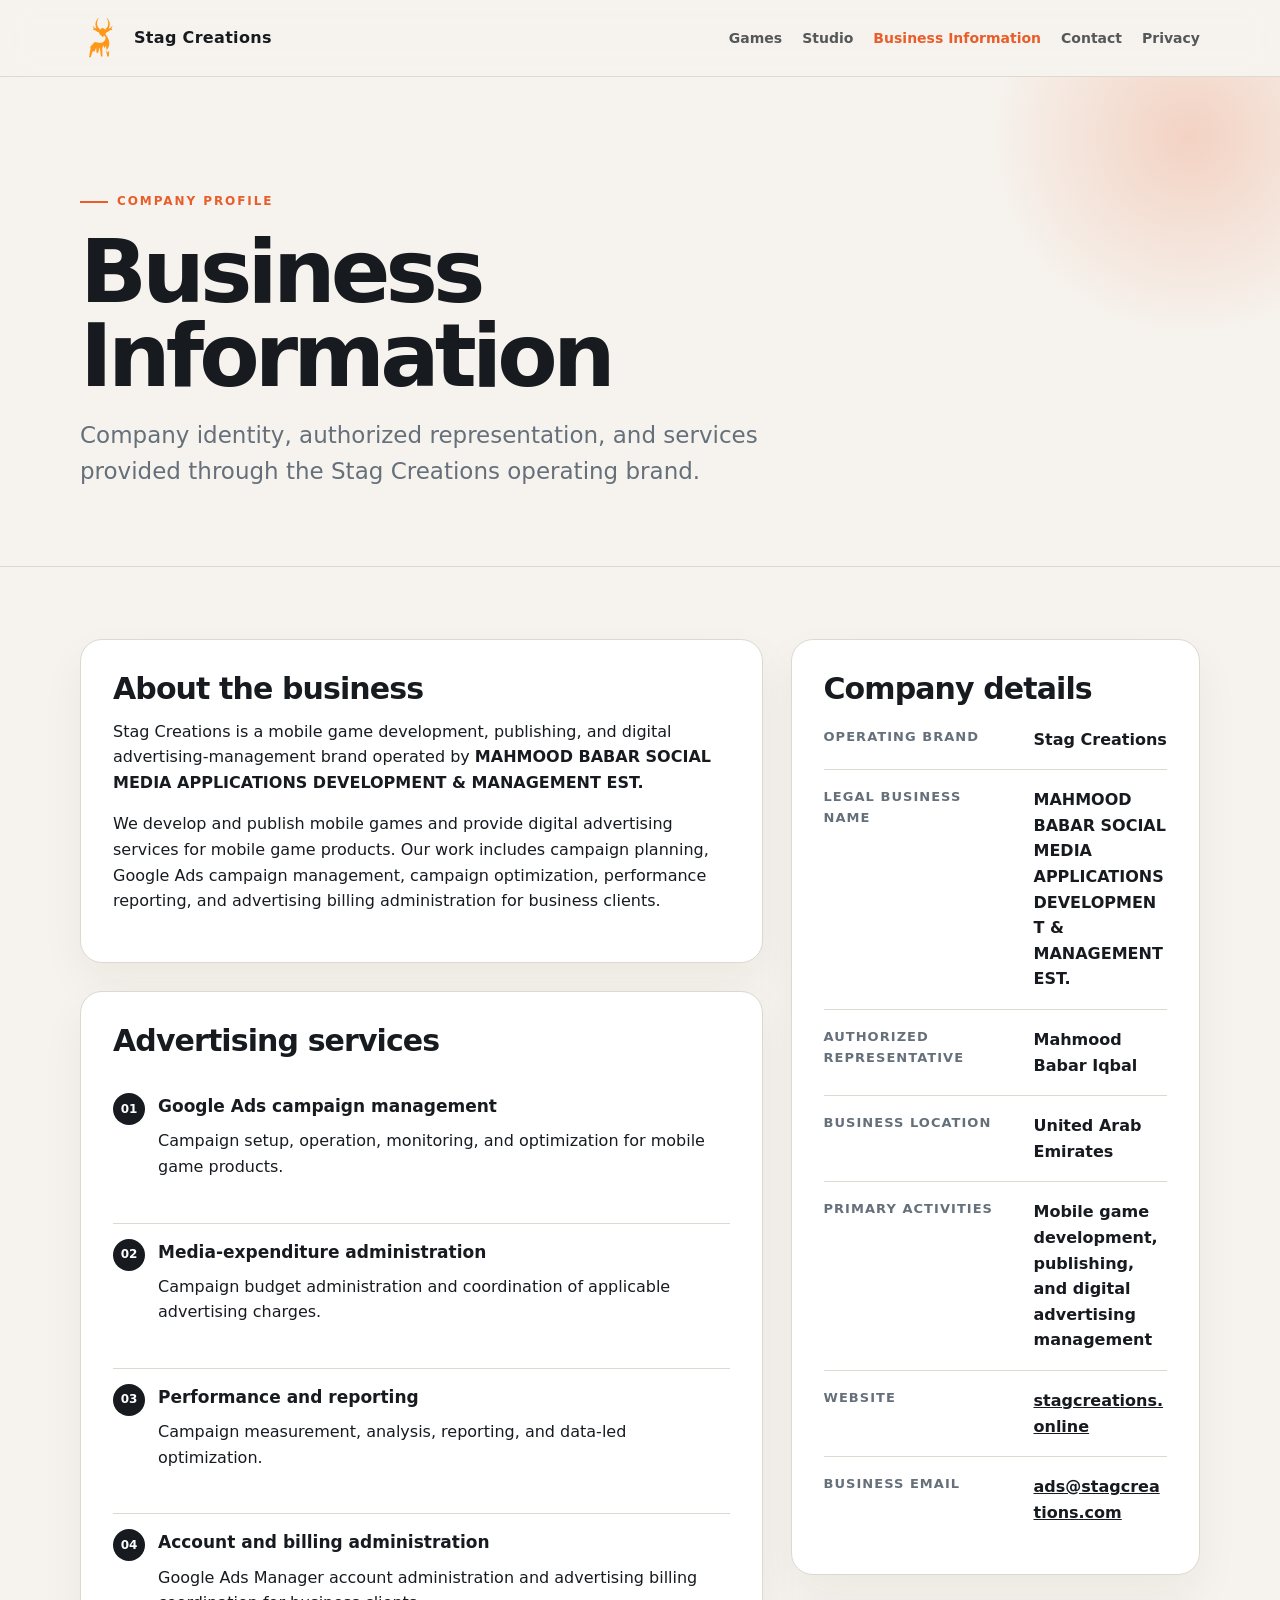
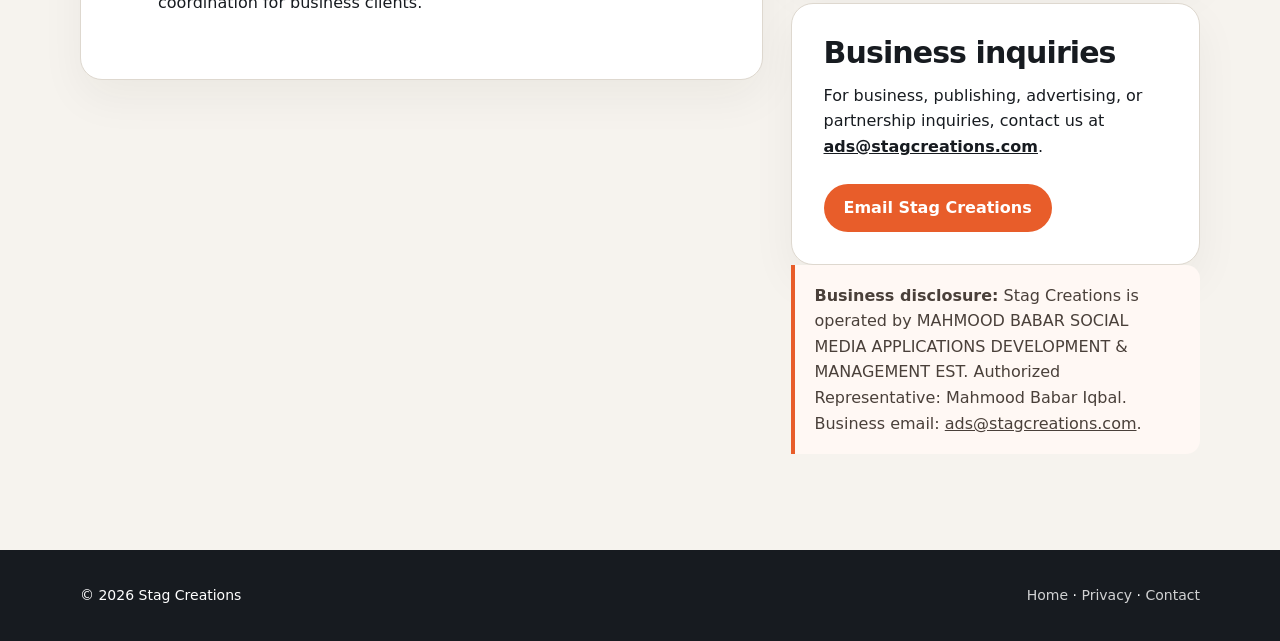
==== business.html @ 902e6be0 "Add files via upload" ====
<!doctype html>
<html lang="en">
<head>
  <meta charset="utf-8">
  <meta name="viewport" content="width=device-width, initial-scale=1">
  <title>Business Information | Stag Creations</title>
  <meta name="description" content="Business identity, authorized representation, and services of Stag Creations.">
  <link rel="icon" href="stag-logo.svg" type="image/svg+xml">
  <style>
    :root { --ink:#171b20; --muted:#65707b; --paper:#f6f3ee; --card:#fff; --accent:#e85d2a; --line:#ded8cf; }
    * { box-sizing:border-box; }
    html { scroll-behavior:smooth; }
    body { margin:0; color:var(--ink); background:var(--paper); font-family:Inter, ui-sans-serif, system-ui, -apple-system, BlinkMacSystemFont, "Segoe UI", sans-serif; line-height:1.6; }
    a { color:inherit; }
    .wrap { width:min(1120px, calc(100% - 40px)); margin-inline:auto; }
    header { position:sticky; top:0; z-index:20; background:rgba(246,243,238,.92); backdrop-filter:blur(14px); border-bottom:1px solid var(--line); }
    .nav { min-height:76px; display:flex; align-items:center; justify-content:space-between; gap:24px; }
    .brand { display:flex; align-items:center; gap:12px; text-decoration:none; font-weight:850; letter-spacing:.02em; }
    .brand img { width:42px; height:42px; object-fit:contain; }
    .links { display:flex; flex-wrap:wrap; gap:20px; font-size:14px; font-weight:700; }
    .links a { text-decoration:none; opacity:.72; }
    .links a:hover,.links a[aria-current="page"] { opacity:1; color:var(--accent); }
    .hero { padding:108px 0 76px; border-bottom:1px solid var(--line); overflow:hidden; position:relative; }
    .hero:after { content:""; position:absolute; width:420px; height:420px; right:-120px; top:-150px; border-radius:50%; background:radial-gradient(circle, rgba(232,93,42,.22), rgba(232,93,42,0) 68%); pointer-events:none; }
    .eyebrow { display:inline-flex; align-items:center; gap:9px; text-transform:uppercase; font-size:12px; font-weight:900; letter-spacing:.16em; color:var(--accent); }
    .eyebrow:before { content:""; width:28px; height:2px; background:currentColor; }
    h1 { max-width:850px; margin:18px 0 18px; font-size:clamp(44px, 8vw, 88px); line-height:.96; letter-spacing:-.055em; }
    .lead { max-width:720px; margin:0; color:var(--muted); font-size:clamp(18px, 2.5vw, 23px); }
    main { padding:72px 0 96px; }
    .grid { display:grid; grid-template-columns:1.25fr .75fr; gap:28px; align-items:start; }
    .card { background:var(--card); border:1px solid var(--line); border-radius:22px; padding:32px; box-shadow:0 18px 45px rgba(40,32,24,.05); }
    .card + .card { margin-top:28px; }
    h2 { margin:0 0 12px; font-size:30px; line-height:1.15; letter-spacing:-.03em; }
    h3 { margin:0 0 8px; font-size:17px; }
    p { margin:0 0 16px; }
    .details { margin:20px 0 0; }
    .row { display:grid; grid-template-columns:190px 1fr; gap:20px; padding:17px 0; border-top:1px solid var(--line); }
    .row:first-child { border-top:0; padding-top:0; }
    .label { color:var(--muted); font-size:13px; font-weight:800; text-transform:uppercase; letter-spacing:.08em; }
    .value { font-weight:720; overflow-wrap:anywhere; }
    .services { display:grid; gap:12px; margin-top:20px; }
    .service { display:flex; gap:13px; align-items:flex-start; padding:15px 0; border-top:1px solid var(--line); }
    .service:first-child { border-top:0; }
    .num { flex:0 0 32px; height:32px; border-radius:50%; display:grid; place-items:center; background:var(--ink); color:#fff; font-size:12px; font-weight:900; }
    .notice { border-left:4px solid var(--accent); background:#fff8f4; padding:18px 20px; border-radius:0 14px 14px 0; color:#4a403a; }
    .cta { display:inline-flex; align-items:center; justify-content:center; min-height:48px; margin-top:8px; padding:0 20px; border-radius:999px; background:var(--accent); color:#fff; text-decoration:none; font-weight:850; }
    footer { background:var(--ink); color:#fff; padding:34px 0; }
    .foot { display:flex; align-items:center; justify-content:space-between; gap:24px; font-size:14px; }
    .foot a { color:#fff; opacity:.8; text-decoration:none; }
    @media (max-width:820px) {
      .grid { grid-template-columns:1fr; } .links { display:none; } .hero { padding-top:76px; } .row { grid-template-columns:1fr; gap:5px; } .foot { flex-direction:column; align-items:flex-start; }
    }
  </style>
</head>
<body>
<header>
  <div class="wrap nav">
    <a class="brand" href="index.html"><img src="stag-logo.svg" alt="Stag Creations logo"><span>Stag Creations</span></a>
    <nav class="links" aria-label="Primary navigation">
      <a href="index.html#games">Games</a>
      <a href="index.html#studio">Studio</a>
      <a href="business-information.html" aria-current="page">Business Information</a>
      <a href="index.html#contact">Contact</a>
      <a href="privacy-policy.html">Privacy</a>
    </nav>
  </div>
</header>
<section class="hero">
  <div class="wrap">
    <span class="eyebrow">Company profile</span>
    <h1>Business Information</h1>
    <p class="lead">Company identity, authorized representation, and services provided through the Stag Creations operating brand.</p>
  </div>
</section>
<main>
  <div class="wrap grid">
    <div>
      <section class="card">
        <h2>About the business</h2>
        <p>Stag Creations is a mobile game development, publishing, and digital advertising-management brand operated by <strong>MAHMOOD BABAR SOCIAL MEDIA APPLICATIONS DEVELOPMENT & MANAGEMENT EST.</strong></p>
        <p>We develop and publish mobile games and provide digital advertising services for mobile game products. Our work includes campaign planning, Google Ads campaign management, campaign optimization, performance reporting, and advertising billing administration for business clients.</p>
      </section>
      <section class="card">
        <h2>Advertising services</h2>
        <div class="services">
          <div class="service"><span class="num">01</span><div><h3>Google Ads campaign management</h3><p>Campaign setup, operation, monitoring, and optimization for mobile game products.</p></div></div>
          <div class="service"><span class="num">02</span><div><h3>Media-expenditure administration</h3><p>Campaign budget administration and coordination of applicable advertising charges.</p></div></div>
          <div class="service"><span class="num">03</span><div><h3>Performance and reporting</h3><p>Campaign measurement, analysis, reporting, and data-led optimization.</p></div></div>
          <div class="service"><span class="num">04</span><div><h3>Account and billing administration</h3><p>Google Ads Manager account administration and advertising billing coordination for business clients.</p></div></div>
        </div>
      </section>
    </div>
    <aside>
      <section class="card">
        <h2>Company details</h2>
        <div class="details">
          <div class="row"><div class="label">Operating brand</div><div class="value">Stag Creations</div></div>
          <div class="row"><div class="label">Legal business name</div><div class="value">MAHMOOD BABAR SOCIAL MEDIA APPLICATIONS DEVELOPMENT & MANAGEMENT EST.</div></div>
          <div class="row"><div class="label">Authorized representative</div><div class="value">Mahmood Babar Iqbal</div></div>
          <div class="row"><div class="label">Business location</div><div class="value">United Arab Emirates</div></div>
          <div class="row"><div class="label">Primary activities</div><div class="value">Mobile game development, publishing, and digital advertising management</div></div>
          <div class="row"><div class="label">Website</div><div class="value"><a href="https://stagcreations.online">stagcreations.online</a></div></div>
          <div class="row"><div class="label">Business email</div><div class="value"><a href="mailto:ads@stagcreations.com">ads@stagcreations.com</a></div></div>
        </div>
      </section>
      <section class="card">
        <h2>Business inquiries</h2>
        <p>For business, publishing, advertising, or partnership inquiries, contact us at <a href="mailto:ads@stagcreations.com"><strong>ads@stagcreations.com</strong></a>.</p>
        <a class="cta" href="mailto:ads@stagcreations.com">Email Stag Creations</a>
      </section>
      <div class="notice"><strong>Business disclosure:</strong> Stag Creations is operated by MAHMOOD BABAR SOCIAL MEDIA APPLICATIONS DEVELOPMENT & MANAGEMENT EST. Authorized Representative: Mahmood Babar Iqbal. Business email: <a href="mailto:ads@stagcreations.com">ads@stagcreations.com</a>.</div>
    </aside>
  </div>
</main>
<footer>
  <div class="wrap foot"><div>© 2026 Stag Creations</div><div><a href="index.html">Home</a> · <a href="privacy-policy.html">Privacy</a> · <a href="index.html#contact">Contact</a></div></div>
</footer>
</body>
</html>
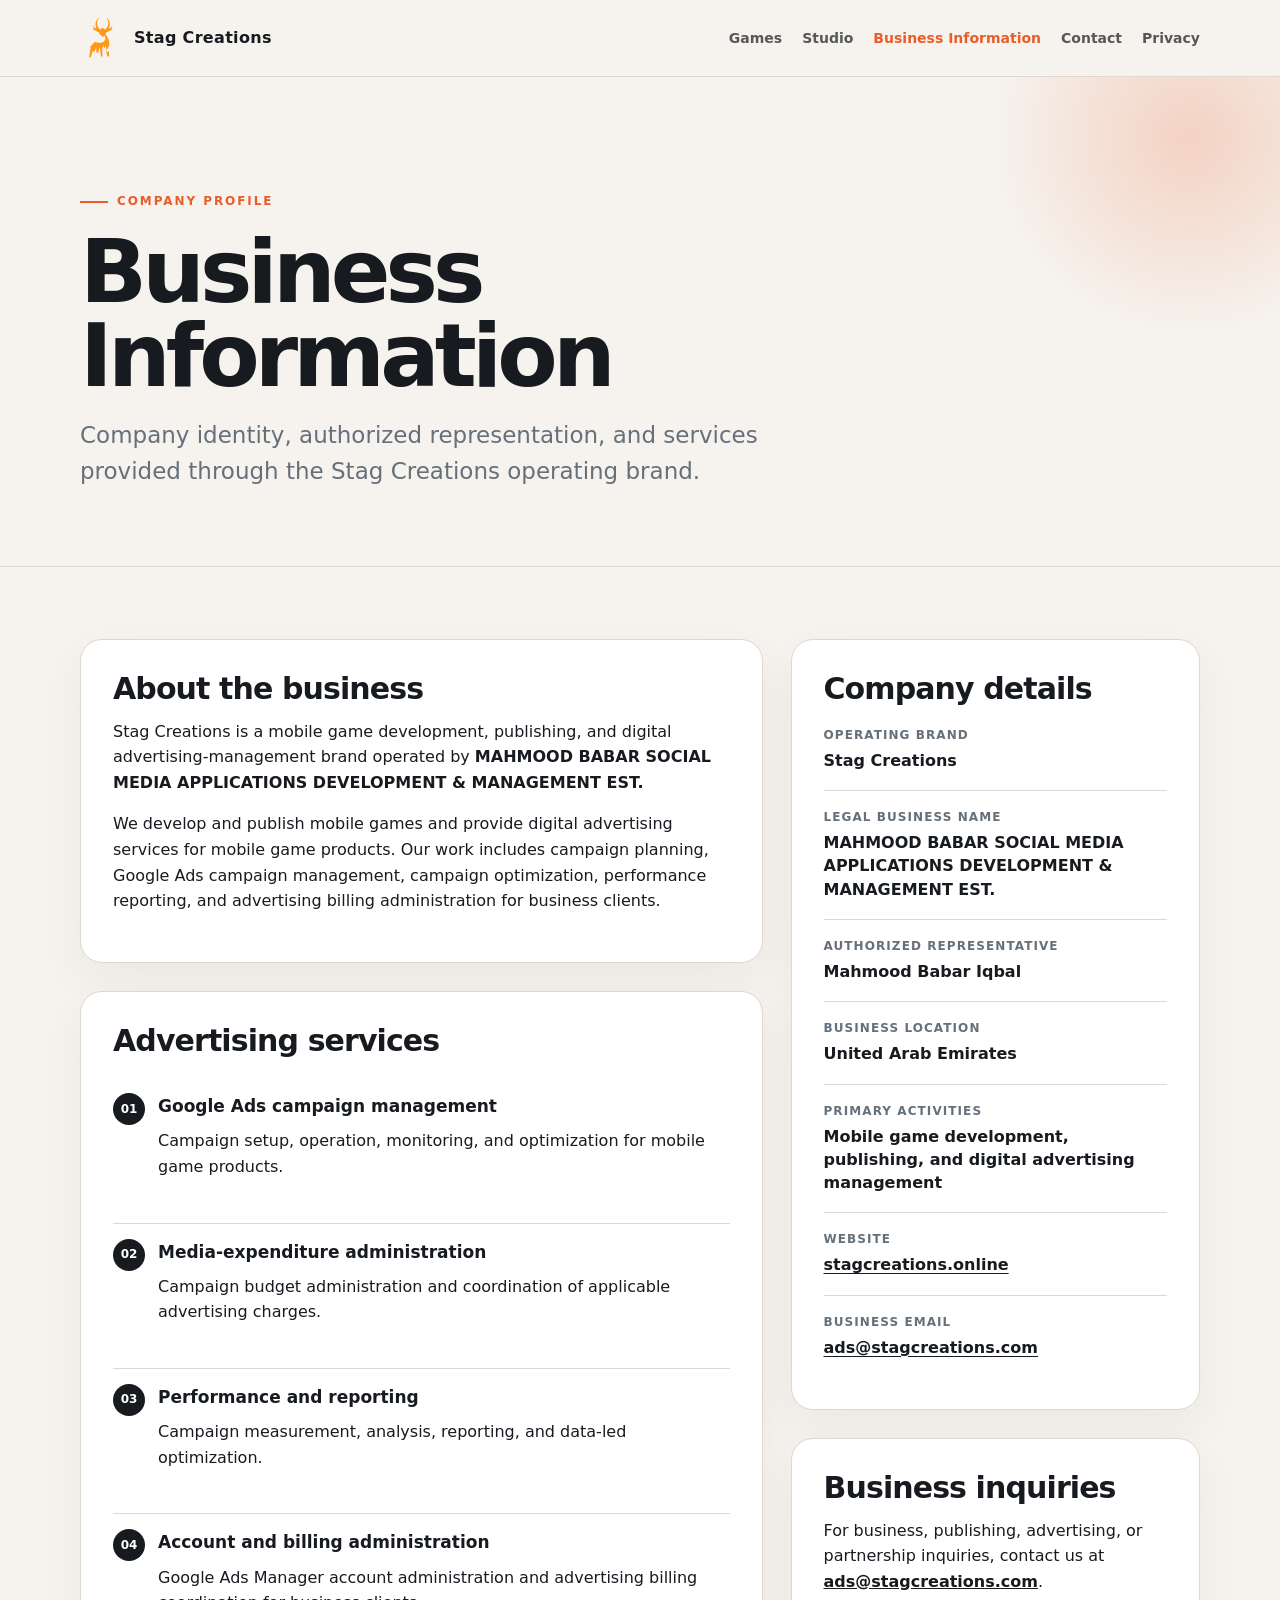
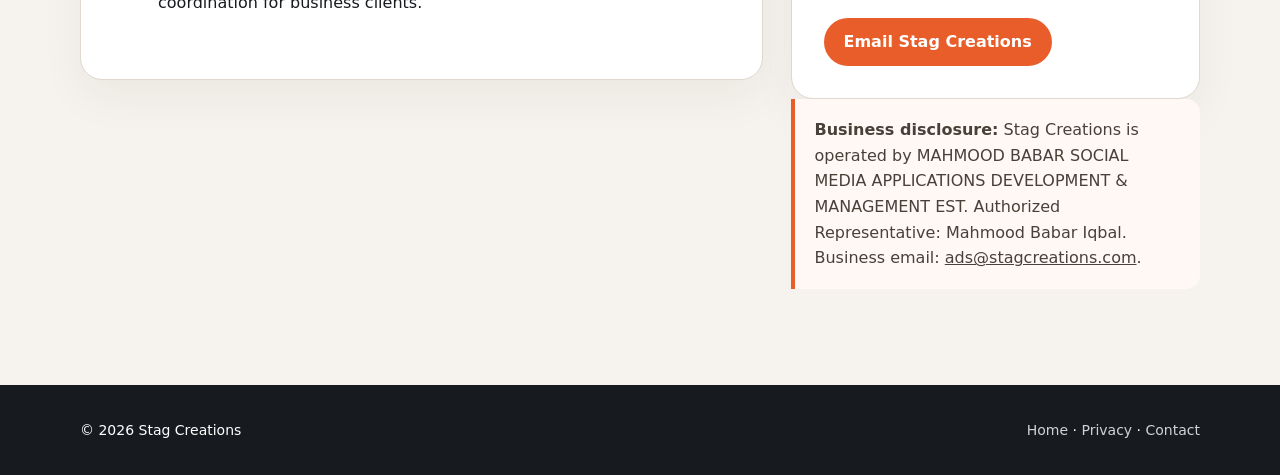
==== commit a9909bb1: "Add files via upload" ====
--- a/business.html
+++ b/business.html
@@ -34,10 +34,11 @@
     h3 { margin:0 0 8px; font-size:17px; }
     p { margin:0 0 16px; }
     .details { margin:20px 0 0; }
-    .row { display:grid; grid-template-columns:190px 1fr; gap:20px; padding:17px 0; border-top:1px solid var(--line); }
+    .row { display:block; padding:18px 0; border-top:1px solid var(--line); }
     .row:first-child { border-top:0; padding-top:0; }
-    .label { color:var(--muted); font-size:13px; font-weight:800; text-transform:uppercase; letter-spacing:.08em; }
-    .value { font-weight:720; overflow-wrap:anywhere; }
+    .label { margin-bottom:6px; color:var(--muted); font-size:12px; line-height:1.35; font-weight:850; text-transform:uppercase; letter-spacing:.09em; }
+    .value { color:var(--ink); font-size:16px; line-height:1.45; font-weight:760; overflow-wrap:anywhere; word-break:normal; }
+    .value a { text-underline-offset:3px; }
     .services { display:grid; gap:12px; margin-top:20px; }
     .service { display:flex; gap:13px; align-items:flex-start; padding:15px 0; border-top:1px solid var(--line); }
     .service:first-child { border-top:0; }
@@ -48,7 +49,7 @@
     .foot { display:flex; align-items:center; justify-content:space-between; gap:24px; font-size:14px; }
     .foot a { color:#fff; opacity:.8; text-decoration:none; }
     @media (max-width:820px) {
-      .grid { grid-template-columns:1fr; } .links { display:none; } .hero { padding-top:76px; } .row { grid-template-columns:1fr; gap:5px; } .foot { flex-direction:column; align-items:flex-start; }
+      .grid { grid-template-columns:1fr; } .links { display:none; } .hero { padding-top:76px; } .foot { flex-direction:column; align-items:flex-start; }
     }
   </style>
 </head>
@@ -59,7 +60,7 @@
     <nav class="links" aria-label="Primary navigation">
       <a href="index.html#games">Games</a>
       <a href="index.html#studio">Studio</a>
-      <a href="business-information.html" aria-current="page">Business Information</a>
+      <a href="business.html" aria-current="page">Business Information</a>
       <a href="index.html#contact">Contact</a>
       <a href="privacy-policy.html">Privacy</a>
     </nav>
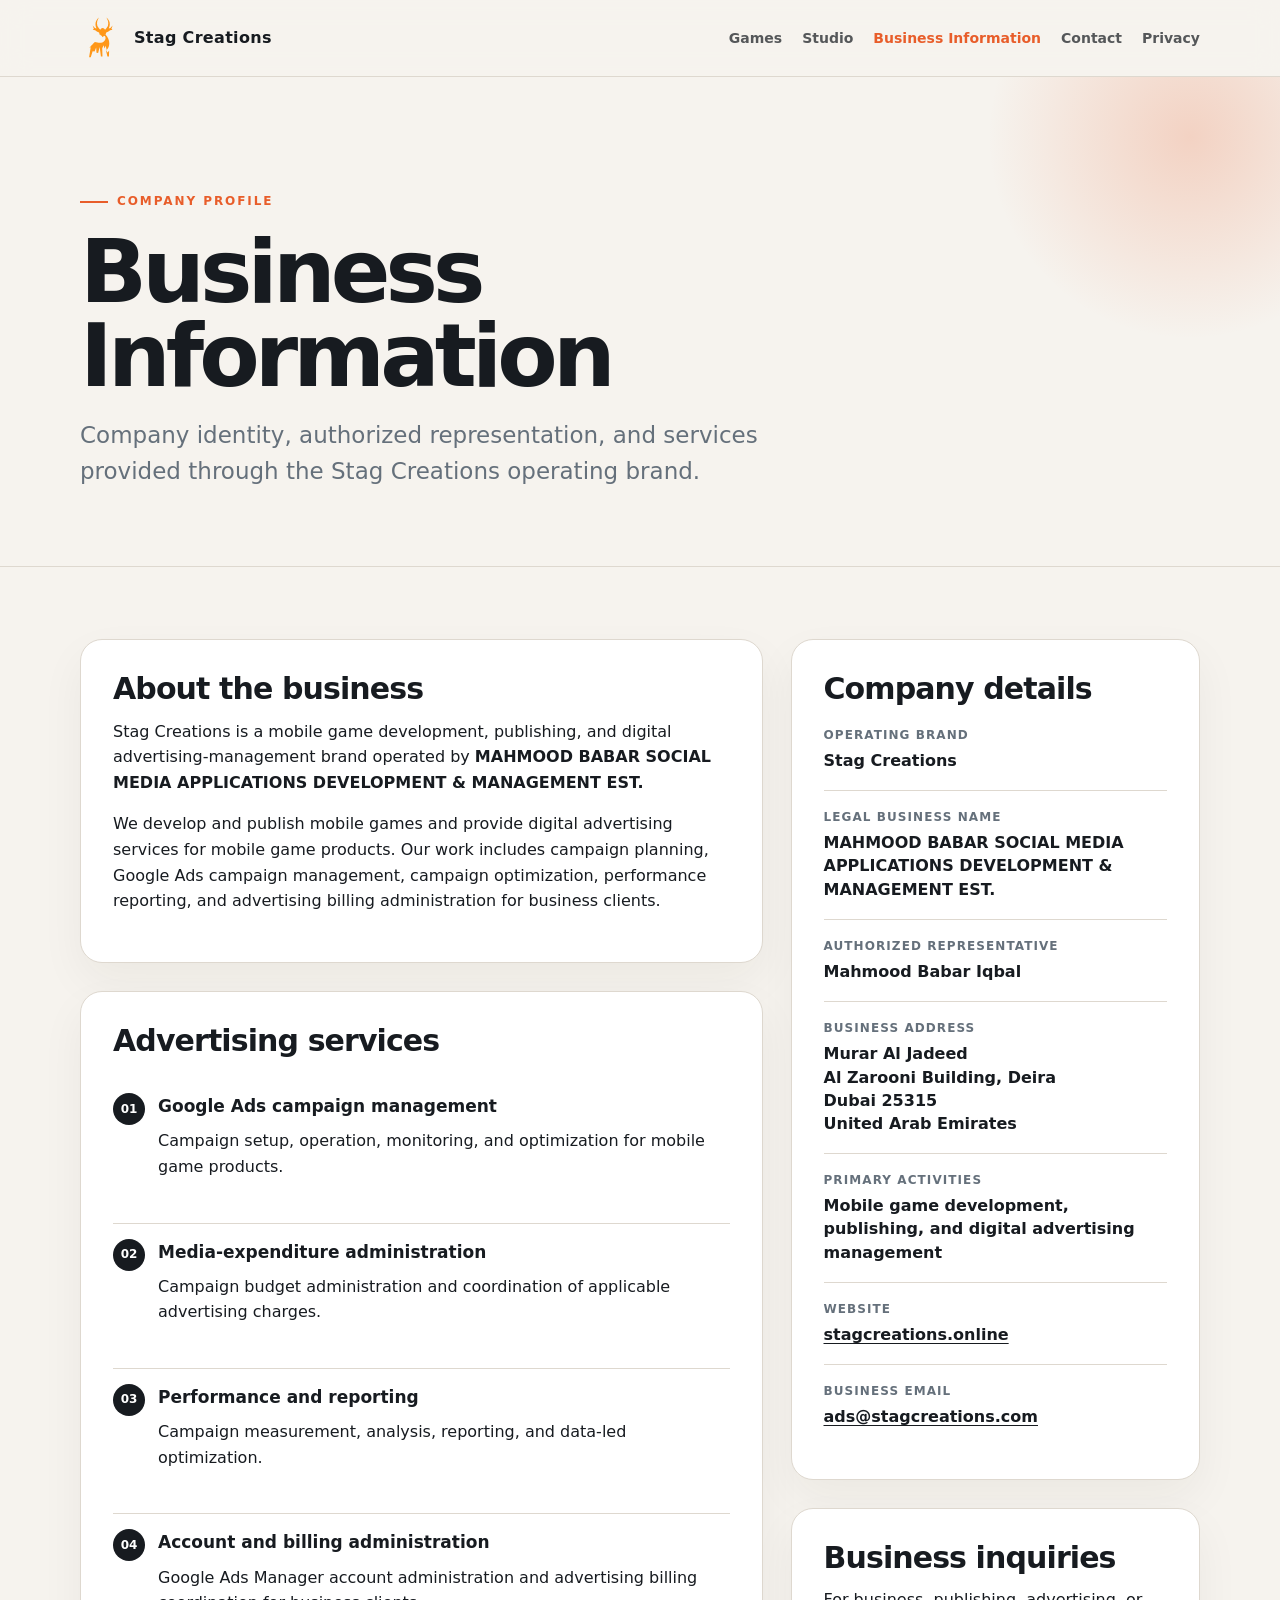
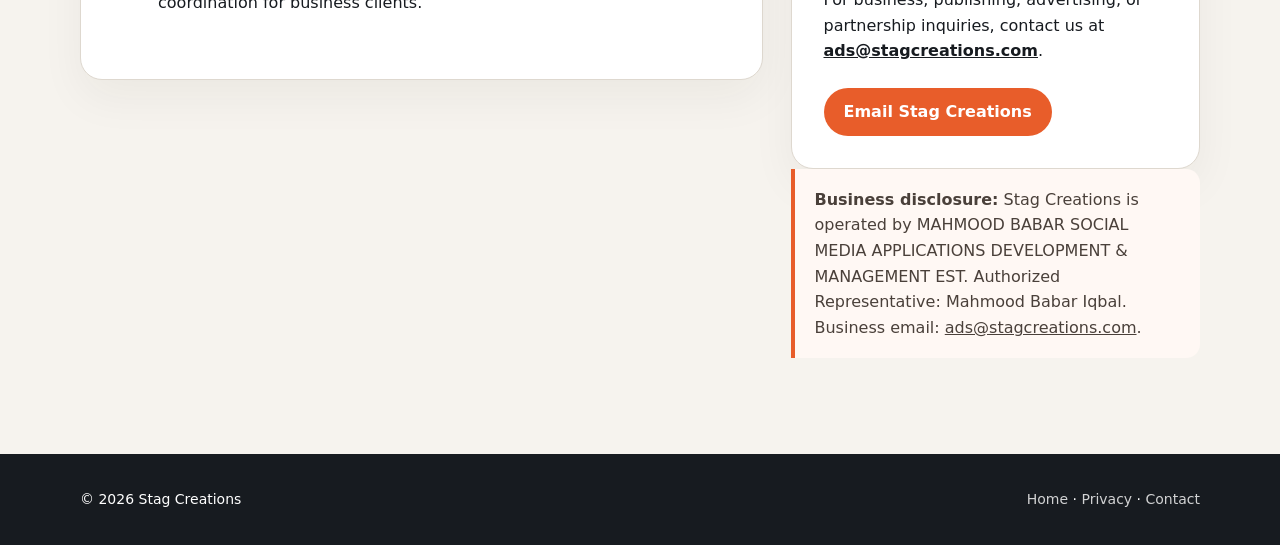
==== commit e1d52e75: "Add files via upload" ====
--- a/business.html
+++ b/business.html
@@ -39,6 +39,7 @@
     .label { margin-bottom:6px; color:var(--muted); font-size:12px; line-height:1.35; font-weight:850; text-transform:uppercase; letter-spacing:.09em; }
     .value { color:var(--ink); font-size:16px; line-height:1.45; font-weight:760; overflow-wrap:anywhere; word-break:normal; }
     .value a { text-underline-offset:3px; }
+    address { margin:0; font:inherit; font-style:normal; }
     .services { display:grid; gap:12px; margin-top:20px; }
     .service { display:flex; gap:13px; align-items:flex-start; padding:15px 0; border-top:1px solid var(--line); }
     .service:first-child { border-top:0; }
@@ -98,7 +99,7 @@
           <div class="row"><div class="label">Operating brand</div><div class="value">Stag Creations</div></div>
           <div class="row"><div class="label">Legal business name</div><div class="value">MAHMOOD BABAR SOCIAL MEDIA APPLICATIONS DEVELOPMENT & MANAGEMENT EST.</div></div>
           <div class="row"><div class="label">Authorized representative</div><div class="value">Mahmood Babar Iqbal</div></div>
-          <div class="row"><div class="label">Business location</div><div class="value">United Arab Emirates</div></div>
+          <div class="row"><div class="label">Business address</div><div class="value"><address>Murar Al Jadeed<br>Al Zarooni Building, Deira<br>Dubai 25315<br>United Arab Emirates</address></div></div>
           <div class="row"><div class="label">Primary activities</div><div class="value">Mobile game development, publishing, and digital advertising management</div></div>
           <div class="row"><div class="label">Website</div><div class="value"><a href="https://stagcreations.online">stagcreations.online</a></div></div>
           <div class="row"><div class="label">Business email</div><div class="value"><a href="mailto:ads@stagcreations.com">ads@stagcreations.com</a></div></div>
